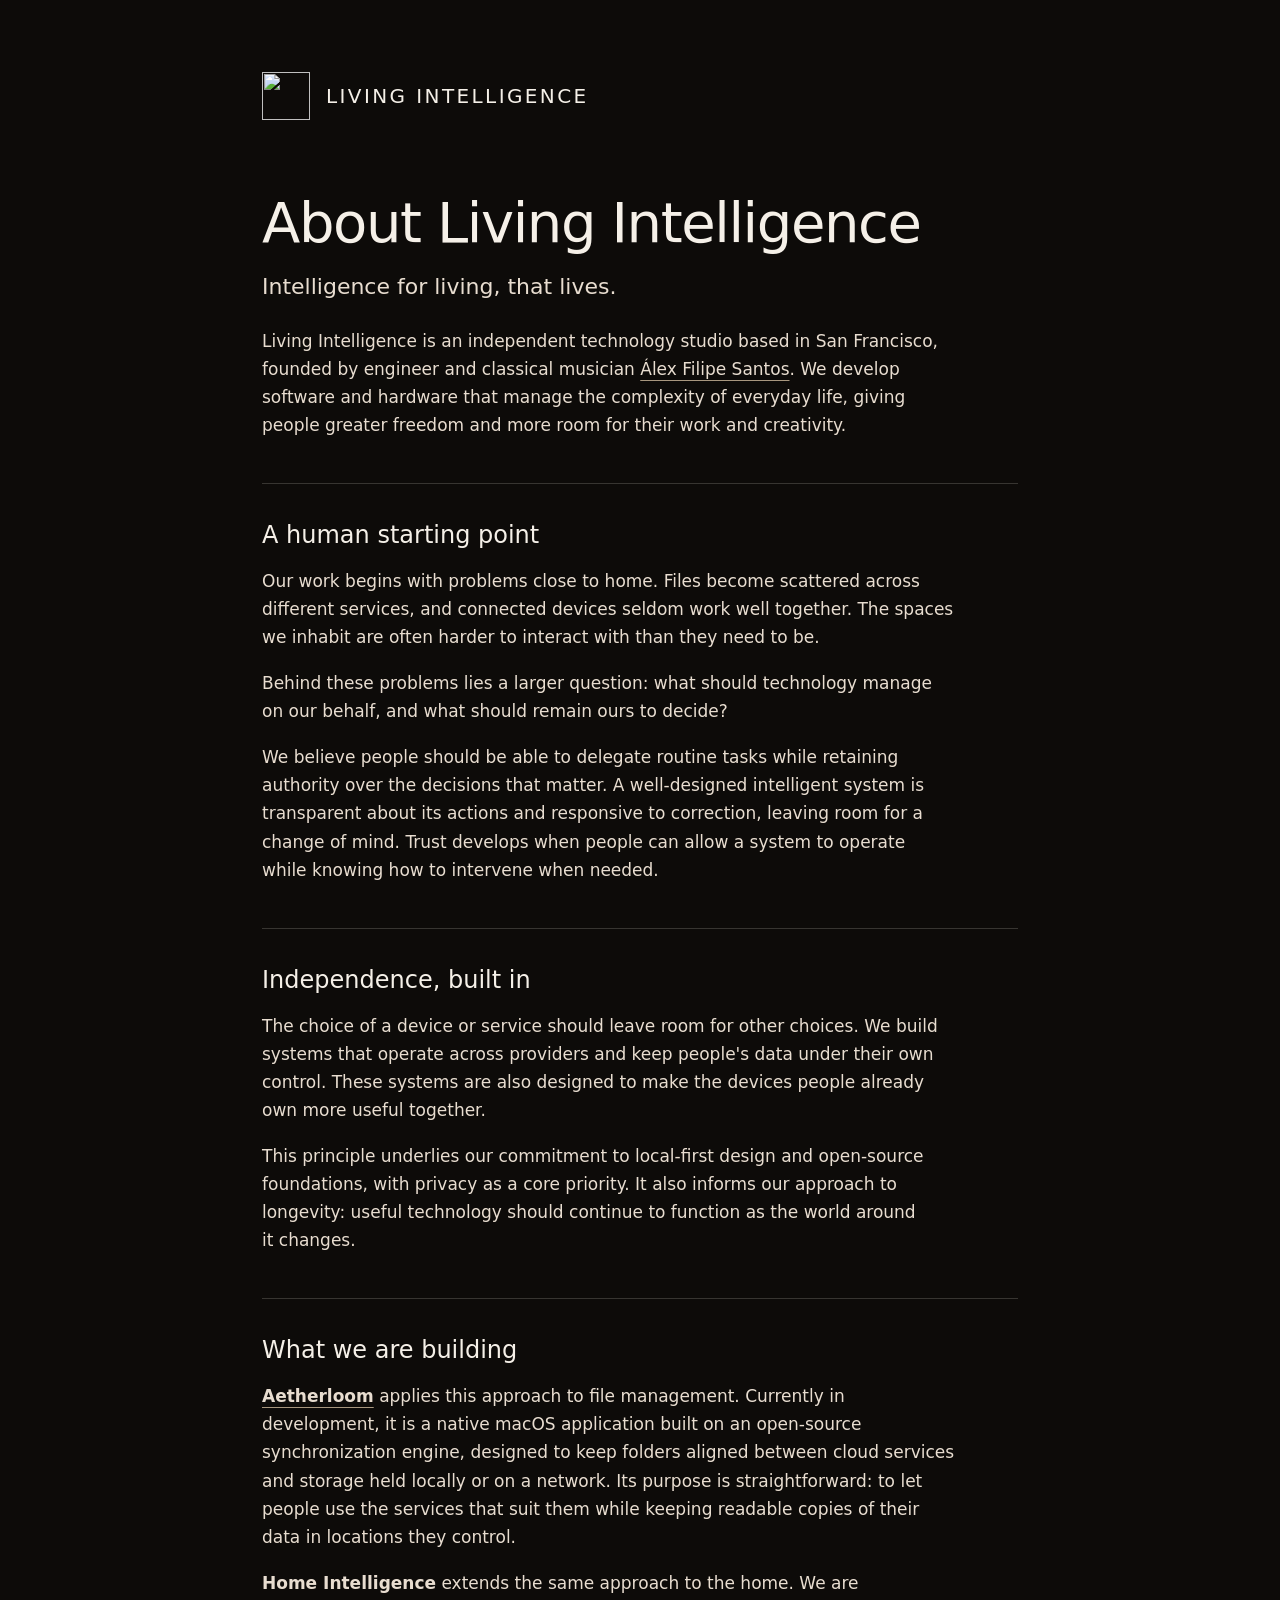
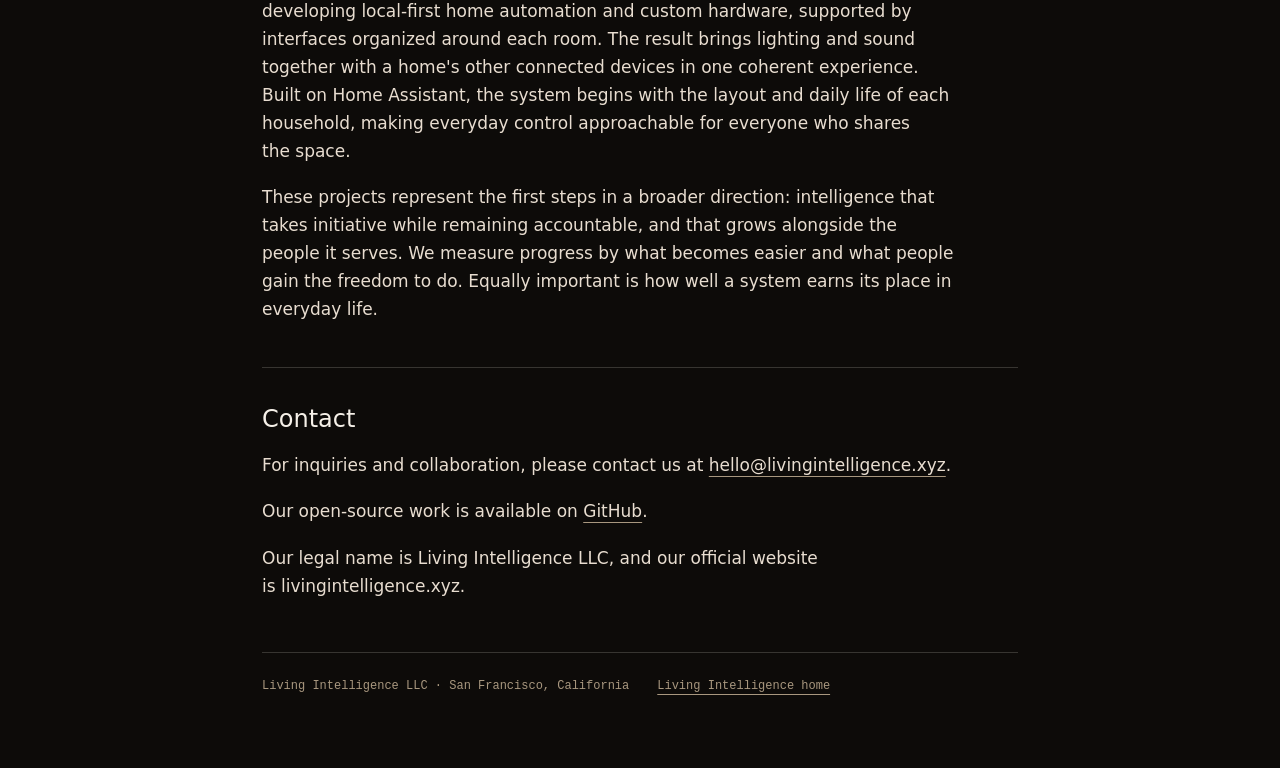
==== www/about/index.html @ dc15f4d1 "Simplify homepage navigation and metadata" ====
<!doctype html>
<html lang="en-US" prefix="og: https://ogp.me/ns#">
<head>
<meta charset="utf-8" />
<title>About Living Intelligence | San Francisco Technology Studio</title>
<meta name="viewport" content="width=device-width,initial-scale=1" />
<meta name="description" content="Living Intelligence LLC is an independent San Francisco technology studio building local-first software and hardware, including Aetherloom and Home Intelligence." />
<meta name="robots" content="index,follow,max-image-preview:large,max-snippet:-1,max-video-preview:-1" />
<link rel="canonical" href="https://livingintelligence.xyz/about/" />
<link rel="author" href="https://alexfili.pe/" />

<meta name="application-name" content="Living Intelligence" />
<meta name="apple-mobile-web-app-title" content="Living Intelligence" />
<meta name="apple-mobile-web-app-status-bar-style" content="black" />
<meta name="color-scheme" content="dark" />
<meta name="theme-color" content="#0D0B09" />
<meta name="msapplication-TileColor" content="#0D0B09" />

<meta property="og:type" content="website" />
<meta property="og:locale" content="en_US" />
<meta property="og:site_name" content="Living Intelligence" />
<meta property="og:url" content="https://livingintelligence.xyz/about/" />
<meta property="og:title" content="About Living Intelligence | San Francisco Technology Studio" />
<meta property="og:description" content="Living Intelligence LLC is an independent San Francisco technology studio building local-first software and hardware, including Aetherloom and Home Intelligence." />
<meta property="og:image" content="https://livingintelligence.xyz/assets/og-1200x627.png?v=20260815" />
<meta property="og:image:secure_url" content="https://livingintelligence.xyz/assets/og-1200x627.png?v=20260815" />
<meta property="og:image:type" content="image/png" />
<meta property="og:image:width" content="1200" />
<meta property="og:image:height" content="627" />
<meta property="og:image:alt" content="The Living Intelligence logo with the tagline “Intelligence for living, that lives.” on a warm, dark background." />
<meta name="twitter:card" content="summary_large_image" />
<meta name="twitter:title" content="About Living Intelligence | San Francisco Technology Studio" />
<meta name="twitter:description" content="Living Intelligence LLC is an independent San Francisco technology studio building local-first software and hardware, including Aetherloom and Home Intelligence." />
<meta name="twitter:image" content="https://livingintelligence.xyz/assets/og-1200x627.png?v=20260815" />
<meta name="twitter:image:alt" content="The Living Intelligence logo with the tagline “Intelligence for living, that lives.” on a warm, dark background." />

<link rel="icon" href="/favicon.ico" sizes="any" type="image/x-icon" />
<link rel="shortcut icon" href="/favicon.ico" />
<link rel="icon" href="/assets/li-icon.svg" sizes="any" type="image/svg+xml" />
<link rel="icon" href="/assets/li-icon-32.png" sizes="32x32" type="image/png" />
<link rel="icon" href="/assets/li-icon-16.png" sizes="16x16" type="image/png" />
<link rel="apple-touch-icon" href="/apple-touch-icon.png" sizes="180x180" />
<link rel="mask-icon" href="/assets/safari-pinned-tab.svg" color="#E4572E" />
<link rel="manifest" href="/site.webmanifest" />

<script type="application/ld+json">
{
  "@context": "https://schema.org",
  "@graph": [
    {
      "@type": "WebSite",
      "@id": "https://livingintelligence.xyz/#website",
      "url": "https://livingintelligence.xyz/",
      "name": "Living Intelligence",
      "alternateName": "livingintelligence.xyz",
      "description": "Living Intelligence is an independent technology studio in San Francisco, founded by Álex Filipe Santos. Intelligence for living, that lives.",
      "publisher": {
        "@id": "https://livingintelligence.xyz/#organization"
      },
      "inLanguage": "en-US"
    },
    {
      "@type": "Organization",
      "@id": "https://livingintelligence.xyz/#organization",
      "name": "Living Intelligence",
      "legalName": "Living Intelligence LLC",
      "alternateName": "livingintelligence.xyz",
      "url": "https://livingintelligence.xyz/",
      "description": "Living Intelligence is an independent technology studio in San Francisco, founded by Álex Filipe Santos. Intelligence for living, that lives.",
      "slogan": "Intelligence for living, that lives.",
      "logo": {
        "@id": "https://livingintelligence.xyz/#logo-dark-square"
      },
      "image": {
        "@id": "https://livingintelligence.xyz/#logo-dark-square"
      },
      "founder": {
        "@id": "https://alexfili.pe/#person"
      },
      "address": {
        "@type": "PostalAddress",
        "addressLocality": "San Francisco",
        "addressRegion": "CA",
        "addressCountry": "US"
      },
      "email": "hello@livingintelligence.xyz",
      "contactPoint": {
        "@type": "ContactPoint",
        "email": "hello@livingintelligence.xyz",
        "contactType": "general inquiries"
      },
      "sameAs": [
        "https://github.com/livingintelligence-xyz",
        "https://www.linkedin.com/company/livingintelligence-xyz"
      ]
    },
    {
      "@type": "Person",
      "@id": "https://alexfili.pe/#person",
      "name": "Álex Filipe Santos",
      "givenName": "Álex Filipe",
      "familyName": "Santos",
      "url": "https://alexfili.pe/",
      "jobTitle": [
        "AI Engineer",
        "Software Engineer",
        "Classical Musician"
      ],
      "sameAs": [
        "https://linkedin.com/in/alexfilipe",
        "https://github.com/alexfilipe"
      ]
    },
    {
      "@type": "ImageObject",
      "@id": "https://livingintelligence.xyz/#logo-dark-square",
      "url": "https://livingintelligence.xyz/assets/living-intelligence-logo-dark-square.png",
      "contentUrl": "https://livingintelligence.xyz/assets/living-intelligence-logo-dark-square.png",
      "encodingFormat": "image/png",
      "width": 512,
      "height": 512,
      "caption": "Living Intelligence logo on a dark square background"
    },
    {
      "@type": "ImageObject",
      "@id": "https://livingintelligence.xyz/#primaryimage",
      "url": "https://livingintelligence.xyz/assets/og-1200x627.png?v=20260815",
      "contentUrl": "https://livingintelligence.xyz/assets/og-1200x627.png?v=20260815",
      "encodingFormat": "image/png",
      "width": 1200,
      "height": 627,
      "caption": "Living Intelligence — Intelligence for living, that lives.",
      "representativeOfPage": true
    },
    {
      "@type": "AboutPage",
      "@id": "https://livingintelligence.xyz/about/#webpage",
      "url": "https://livingintelligence.xyz/about/",
      "name": "About Living Intelligence | San Francisco Technology Studio",
      "description": "Living Intelligence LLC is an independent San Francisco technology studio building local-first software and hardware, including Aetherloom and Home Intelligence.",
      "isPartOf": {
        "@id": "https://livingintelligence.xyz/#website"
      },
      "mainEntity": {
        "@id": "https://livingintelligence.xyz/#organization"
      },
      "about": {
        "@id": "https://livingintelligence.xyz/#organization"
      },
      "creator": {
        "@id": "https://alexfili.pe/#person"
      },
      "publisher": {
        "@id": "https://livingintelligence.xyz/#organization"
      },
      "primaryImageOfPage": {
        "@id": "https://livingintelligence.xyz/#primaryimage"
      },
      "mentions": [
        {
          "@id": "https://aetherloom.app/#app"
        }
      ],
      "dateModified": "2026-09-30",
      "inLanguage": "en-US"
    },
    {
      "@type": "SoftwareApplication",
      "@id": "https://aetherloom.app/#app",
      "name": "Aetherloom",
      "url": "https://aetherloom.app/",
      "description": "Open-source native macOS sync for using multiple cloud ecosystems while keeping complete, readable copies of your files in storage you control.",
      "operatingSystem": "macOS",
      "applicationCategory": "UtilitiesApplication",
      "license": "https://github.com/livingintelligence-xyz/aetherloom/blob/main/LICENSE",
      "creator": {
        "@id": "https://alexfili.pe/#person"
      },
      "sameAs": [
        "https://github.com/livingintelligence-xyz/aetherloom"
      ]
    }
  ]
}
</script>

<link rel="stylesheet" href="/assets/fonts/fonts.css" />

<style>
  *{box-sizing:border-box}
  html{color-scheme:dark;-webkit-text-size-adjust:100%;text-size-adjust:100%}
  body{margin:0;background:#0D0B09;color:#F5F0E8;font-family:'IBM Plex Sans',system-ui,sans-serif;-webkit-font-smoothing:antialiased;line-height:1.65}
  :root{--soft:#E8DDD0;--muted:#A8977F;--accent:#F5A623;--line:rgba(245,240,232,.18)}
  .page{max-width:900px;margin:auto;padding:clamp(24px,6vw,72px)}
  header{padding-bottom:clamp(40px,6vw,64px)}
  .brand{display:inline-flex;align-items:center;gap:16px;text-decoration:none;border:0}
  .brand img{flex:none;width:48px;height:48px}
  .brand span{font-size:clamp(14px,3vw,20px);font-weight:500;letter-spacing:.12em;text-transform:uppercase;line-height:1.3}
  footer{font-family:'IBM Plex Mono',monospace;font-size:12px;color:var(--muted)}
  h1{font-size:clamp(34px,6vw,56px);font-weight:500;letter-spacing:-.025em;line-height:1.1;margin:0 0 18px;text-wrap:balance}
  h2{font-size:24px;font-weight:500;line-height:1.3;margin:0 0 16px}
  p{font-size:17px;color:var(--soft);max-width:64ch;margin:0 0 18px;text-wrap:pretty}
  .tagline{font-size:clamp(19px,2.6vw,22px);line-height:1.4;margin-bottom:24px}
  .tagline strong{font-weight:500}
  section{border-top:1px solid var(--line);margin-top:44px;padding-top:36px}
  a{color:inherit;text-decoration:underline;text-decoration-color:var(--muted);text-underline-offset:5px}
  a:hover{color:var(--accent)}
  a:focus-visible{outline:2px solid var(--accent);outline-offset:5px}
  footer{border-top:1px solid var(--line);margin-top:52px;padding-top:24px;display:flex;flex-wrap:wrap;align-items:baseline;gap:12px 28px}
  .contact{overflow-wrap:anywhere}
  @media (max-width:640px){
    section{margin-top:36px;padding-top:30px}
    footer{margin-top:44px}
  }
</style>
</head>
<body>
<div class="page">
  <header>
    <a class="brand" href="/" aria-label="Living Intelligence home">
      <img src="/assets/li-icon.svg" alt="" width="48" height="48" />
      <span>Living Intelligence</span>
    </a>
  </header>
  <main>
    <h1>About Living Intelligence</h1>
    <p class="tagline"><strong>Intelligence for living, that lives.</strong></p>
    <p>Living Intelligence is an independent technology studio based in San Francisco, founded by engineer and classical musician <a href="https://alexfili.pe/" rel="author">Álex Filipe Santos</a>. We develop software and hardware that manage the complexity of everyday life, giving people greater freedom and more room for their work and creativity.</p>
    <section aria-labelledby="human-starting-point">
      <h2 id="human-starting-point">A human starting point</h2>
      <p>Our work begins with problems close to home. Files become scattered across different services, and connected devices seldom work well together. The spaces we inhabit are often harder to interact with than they need to be.</p>
      <p>Behind these problems lies a larger question: what should technology manage on our behalf, and what should remain ours to decide?</p>
      <p>We believe people should be able to delegate routine tasks while retaining authority over the decisions that matter. A well-designed intelligent system is transparent about its actions and responsive to correction, leaving room for a change of mind. Trust develops when people can allow a system to operate while knowing how to intervene when needed.</p>
    </section>
    <section aria-labelledby="independence-built-in">
      <h2 id="independence-built-in">Independence, built in</h2>
      <p>The choice of a device or service should leave room for other choices. We build systems that operate across providers and keep people's data under their own control. These systems are also designed to make the devices people already own more useful together.</p>
      <p>This principle underlies our commitment to local-first design and open-source foundations, with privacy as a core priority. It also informs our approach to longevity: useful technology should continue to function as the world around it changes.</p>
    </section>
    <section aria-labelledby="what-we-are-building">
      <h2 id="what-we-are-building">What we are building</h2>
      <p><a href="https://aetherloom.app/"><strong>Aetherloom</strong></a> applies this approach to file management. Currently in development, it is a native macOS application built on an open-source synchronization engine, designed to keep folders aligned between cloud services and storage held locally or on a network. Its purpose is straightforward: to let people use the services that suit them while keeping readable copies of their data in locations they control.</p>
      <p><strong>Home Intelligence</strong> extends the same approach to the home. We are developing local-first home automation and custom hardware, supported by interfaces organized around each room. The result brings lighting and sound together with a home's other connected devices in one coherent experience. Built on Home Assistant, the system begins with the layout and daily life of each household, making everyday control approachable for everyone who shares the space.</p>
      <p>These projects represent the first steps in a broader direction: intelligence that takes initiative while remaining accountable, and that grows alongside the people it serves. We measure progress by what becomes easier and what people gain the freedom to do. Equally important is how well a system earns its place in everyday life.</p>
    </section>
    <section aria-labelledby="contact">
      <h2 id="contact">Contact</h2>
      <p class="contact">For inquiries and collaboration, please contact us at <a href="mailto:hello@livingintelligence.xyz">hello@livingintelligence.xyz</a>.</p>
      <p>Our open-source work is available on <a href="https://github.com/livingintelligence-xyz">GitHub</a>.</p>
      <p>Our legal name is Living Intelligence LLC, and our official website is livingintelligence.xyz.</p>
    </section>
  </main>
  <footer>
    <span>Living Intelligence LLC · San Francisco, California</span>
    <a href="/">Living Intelligence home</a>
  </footer>
</div>
</body>
</html>
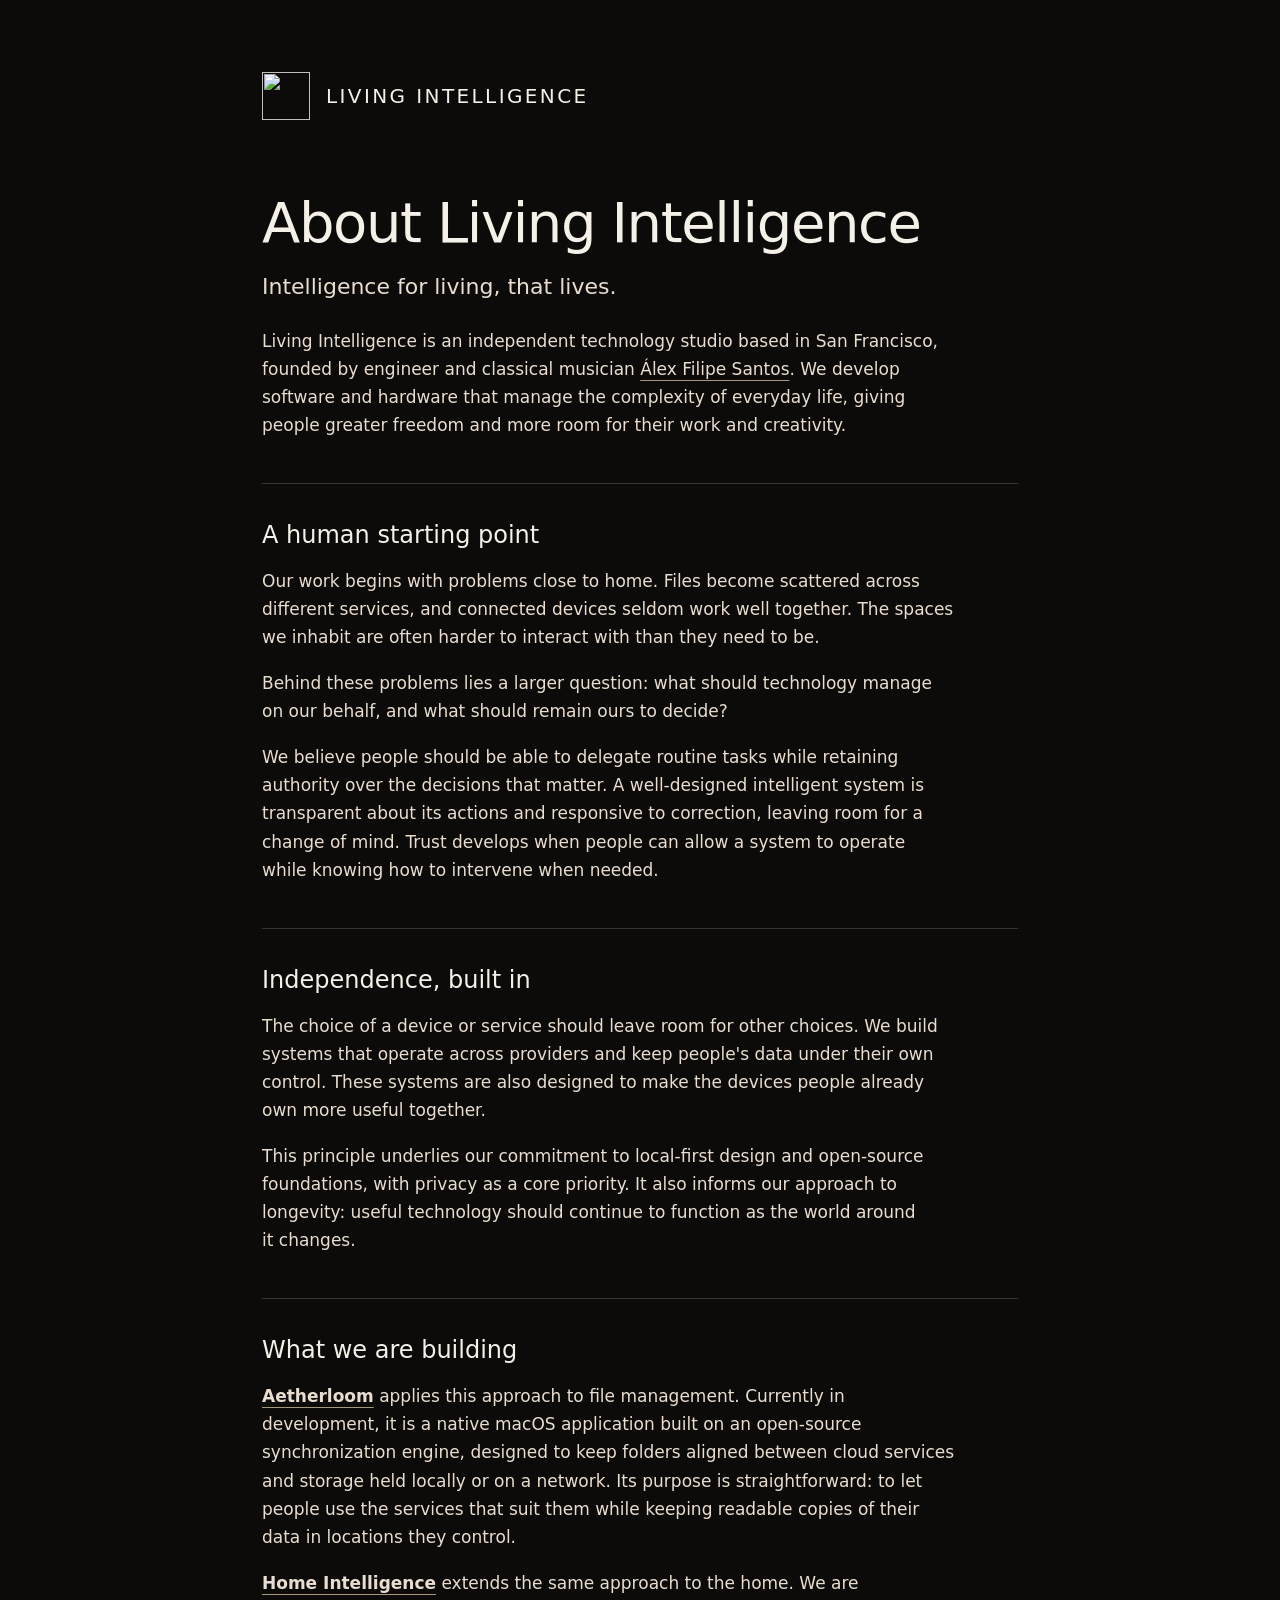
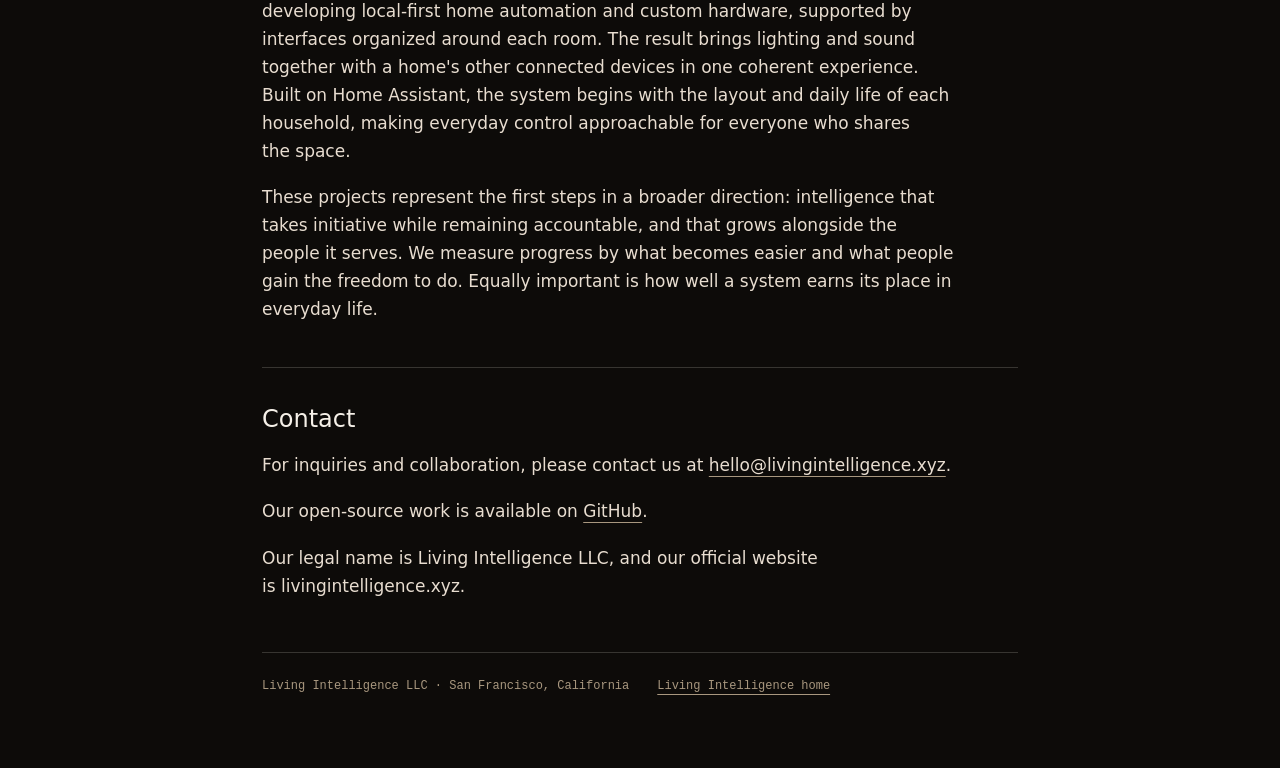
==== commit 5abaa87e: "Link Home Intelligence from About page" ====
--- a/www/about/index.html
+++ b/www/about/index.html
@@ -240,7 +240,7 @@
     <section aria-labelledby="what-we-are-building">
       <h2 id="what-we-are-building">What we are building</h2>
       <p><a href="https://aetherloom.app/"><strong>Aetherloom</strong></a> applies this approach to file management. Currently in development, it is a native macOS application built on an open-source synchronization engine, designed to keep folders aligned between cloud services and storage held locally or on a network. Its purpose is straightforward: to let people use the services that suit them while keeping readable copies of their data in locations they control.</p>
-      <p><strong>Home Intelligence</strong> extends the same approach to the home. We are developing local-first home automation and custom hardware, supported by interfaces organized around each room. The result brings lighting and sound together with a home's other connected devices in one coherent experience. Built on Home Assistant, the system begins with the layout and daily life of each household, making everyday control approachable for everyone who shares the space.</p>
+      <p><a href="https://alexfili.pe/projects/home-intelligence"><strong>Home Intelligence</strong></a> extends the same approach to the home. We are developing local-first home automation and custom hardware, supported by interfaces organized around each room. The result brings lighting and sound together with a home's other connected devices in one coherent experience. Built on Home Assistant, the system begins with the layout and daily life of each household, making everyday control approachable for everyone who shares the space.</p>
       <p>These projects represent the first steps in a broader direction: intelligence that takes initiative while remaining accountable, and that grows alongside the people it serves. We measure progress by what becomes easier and what people gain the freedom to do. Equally important is how well a system earns its place in everyday life.</p>
     </section>
     <section aria-labelledby="contact">
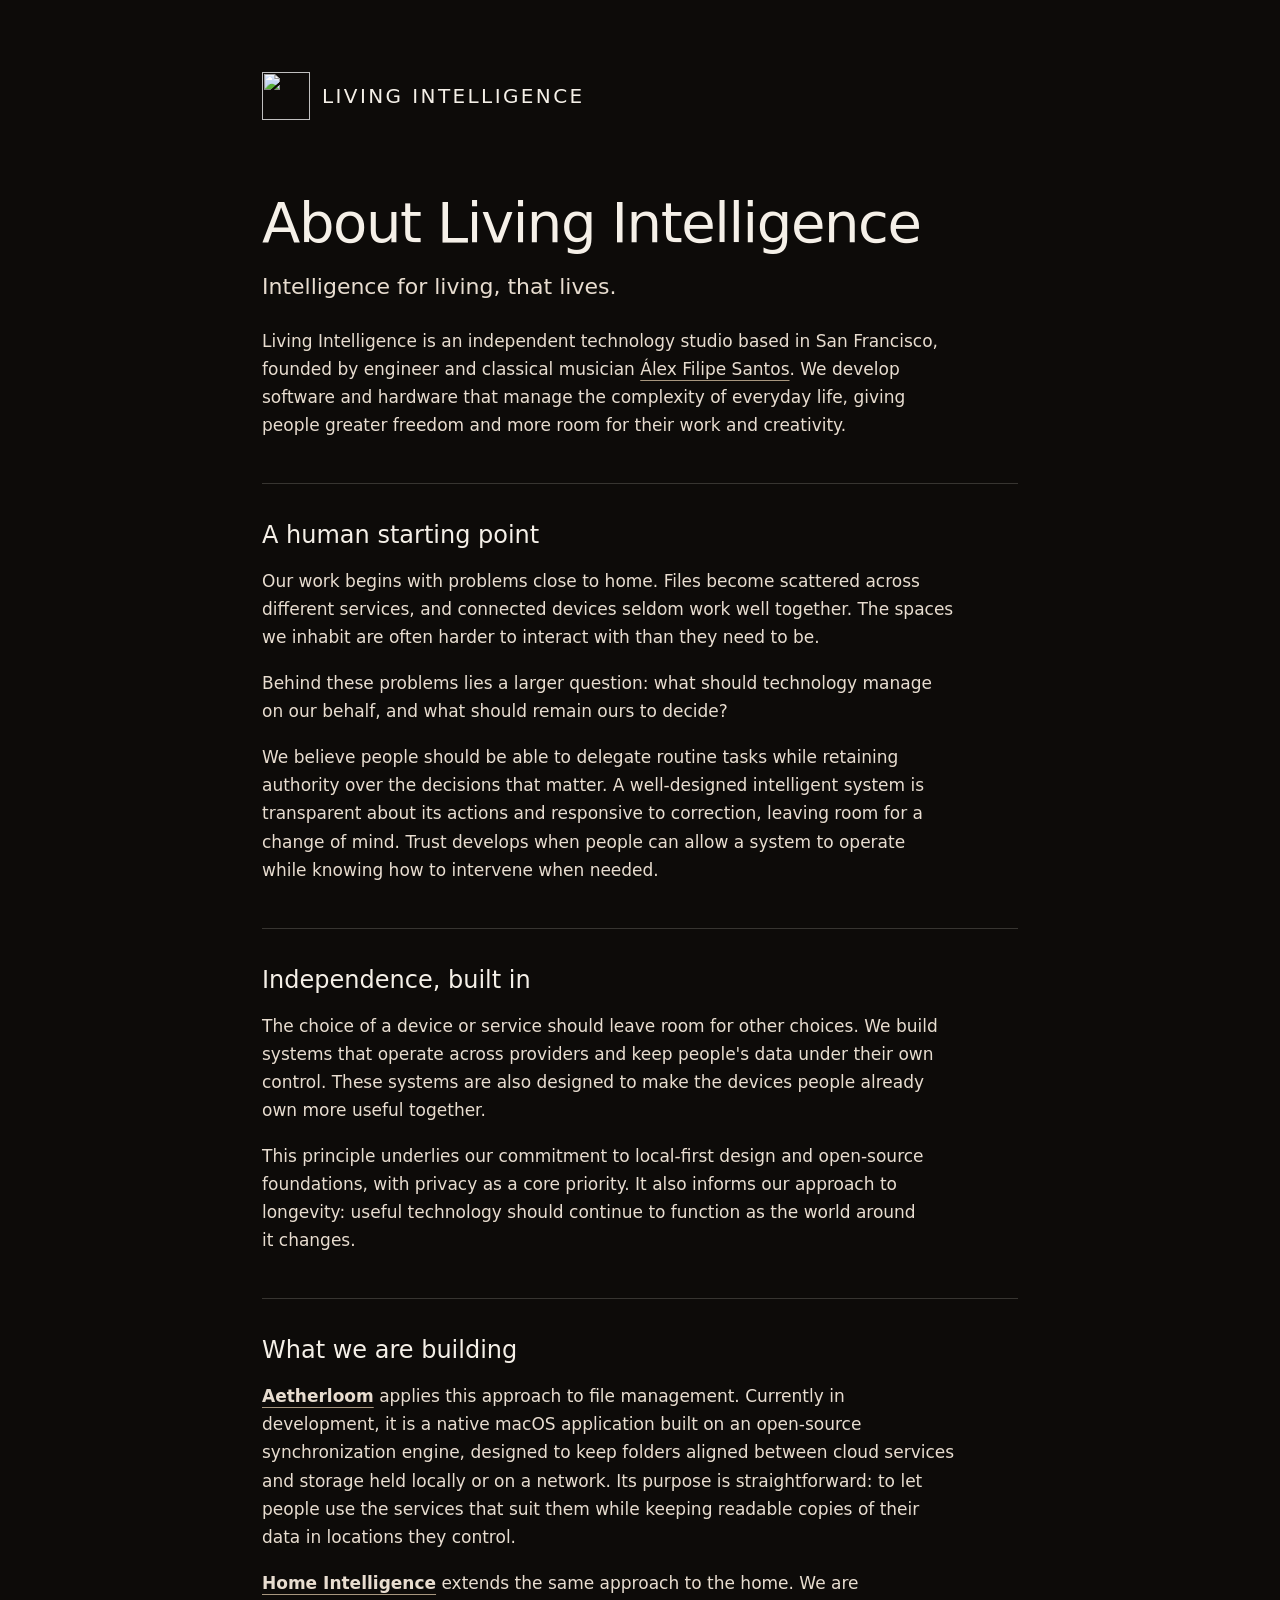
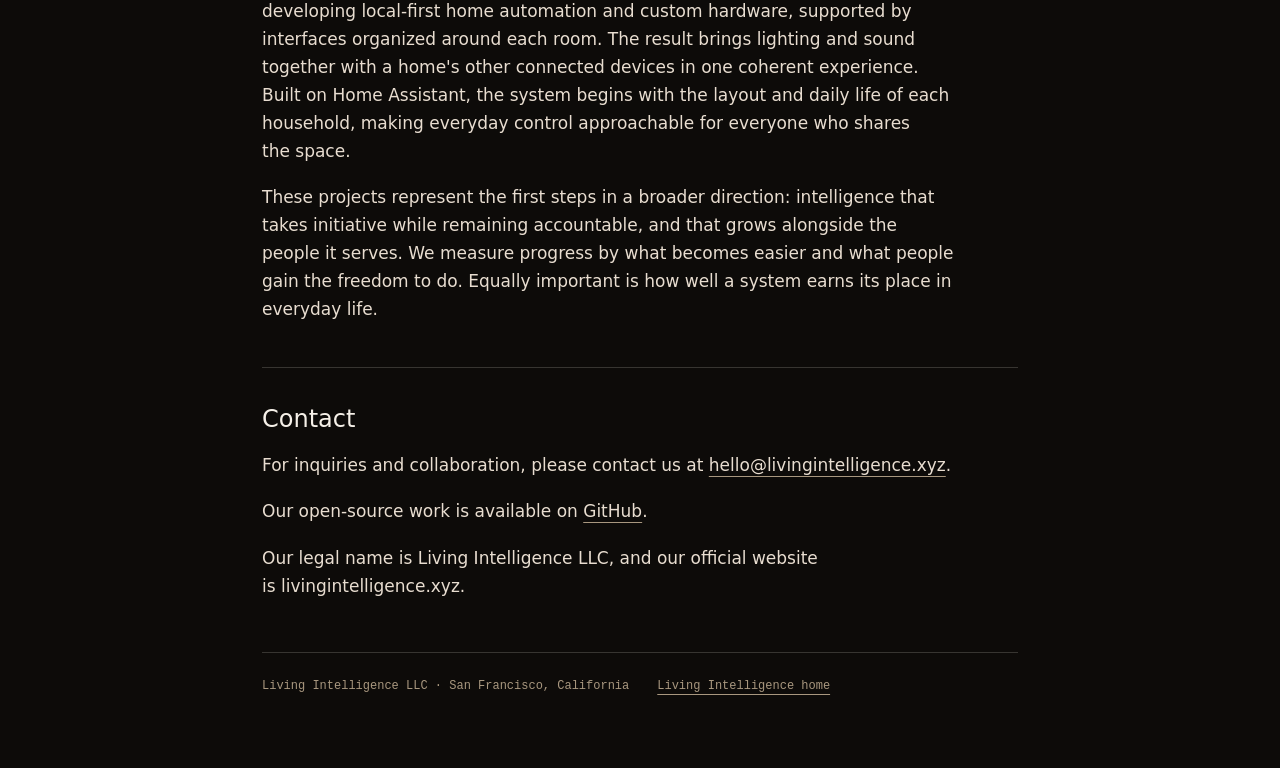
==== commit 99dad2ef: "Tighten About page brand spacing" ====
--- a/www/about/index.html
+++ b/www/about/index.html
@@ -159,6 +159,9 @@
       "mentions": [
         {
           "@id": "https://aetherloom.app/#app"
+        },
+        {
+          "@id": "https://alexfili.pe/projects/home-intelligence#project"
         }
       ],
       "dateModified": "2026-09-30",
@@ -179,6 +182,16 @@
       "sameAs": [
         "https://github.com/livingintelligence-xyz/aetherloom"
       ]
+    },
+    {
+      "@type": "CreativeWork",
+      "@id": "https://alexfili.pe/projects/home-intelligence#project",
+      "name": "Home Intelligence",
+      "url": "https://alexfili.pe/projects/home-intelligence",
+      "description": "Local-first home automation and custom hardware built on Home Assistant, with interfaces organized around each room.",
+      "creator": {
+        "@id": "https://alexfili.pe/#person"
+      }
     }
   ]
 }
@@ -193,7 +206,7 @@
   :root{--soft:#E8DDD0;--muted:#A8977F;--accent:#F5A623;--line:rgba(245,240,232,.18)}
   .page{max-width:900px;margin:auto;padding:clamp(24px,6vw,72px)}
   header{padding-bottom:clamp(40px,6vw,64px)}
-  .brand{display:inline-flex;align-items:center;gap:16px;text-decoration:none;border:0}
+  .brand{display:inline-flex;align-items:center;gap:12px;text-decoration:none;border:0}
   .brand img{flex:none;width:48px;height:48px}
   .brand span{font-size:clamp(14px,3vw,20px);font-weight:500;letter-spacing:.12em;text-transform:uppercase;line-height:1.3}
   footer{font-family:'IBM Plex Mono',monospace;font-size:12px;color:var(--muted)}
@@ -239,8 +252,8 @@
     </section>
     <section aria-labelledby="what-we-are-building">
       <h2 id="what-we-are-building">What we are building</h2>
-      <p><a href="https://aetherloom.app/"><strong>Aetherloom</strong></a> applies this approach to file management. Currently in development, it is a native macOS application built on an open-source synchronization engine, designed to keep folders aligned between cloud services and storage held locally or on a network. Its purpose is straightforward: to let people use the services that suit them while keeping readable copies of their data in locations they control.</p>
-      <p><a href="https://alexfili.pe/projects/home-intelligence"><strong>Home Intelligence</strong></a> extends the same approach to the home. We are developing local-first home automation and custom hardware, supported by interfaces organized around each room. The result brings lighting and sound together with a home's other connected devices in one coherent experience. Built on Home Assistant, the system begins with the layout and daily life of each household, making everyday control approachable for everyone who shares the space.</p>
+      <p><a href="https://aetherloom.app/" target="_blank" rel="noopener"><strong>Aetherloom</strong></a> applies this approach to file management. Currently in development, it is a native macOS application built on an open-source synchronization engine, designed to keep folders aligned between cloud services and storage held locally or on a network. Its purpose is straightforward: to let people use the services that suit them while keeping readable copies of their data in locations they control.</p>
+      <p><a href="https://alexfili.pe/projects/home-intelligence" target="_blank" rel="noopener"><strong>Home Intelligence</strong></a> extends the same approach to the home. We are developing local-first home automation and custom hardware, supported by interfaces organized around each room. The result brings lighting and sound together with a home's other connected devices in one coherent experience. Built on Home Assistant, the system begins with the layout and daily life of each household, making everyday control approachable for everyone who shares the space.</p>
       <p>These projects represent the first steps in a broader direction: intelligence that takes initiative while remaining accountable, and that grows alongside the people it serves. We measure progress by what becomes easier and what people gain the freedom to do. Equally important is how well a system earns its place in everyday life.</p>
     </section>
     <section aria-labelledby="contact">
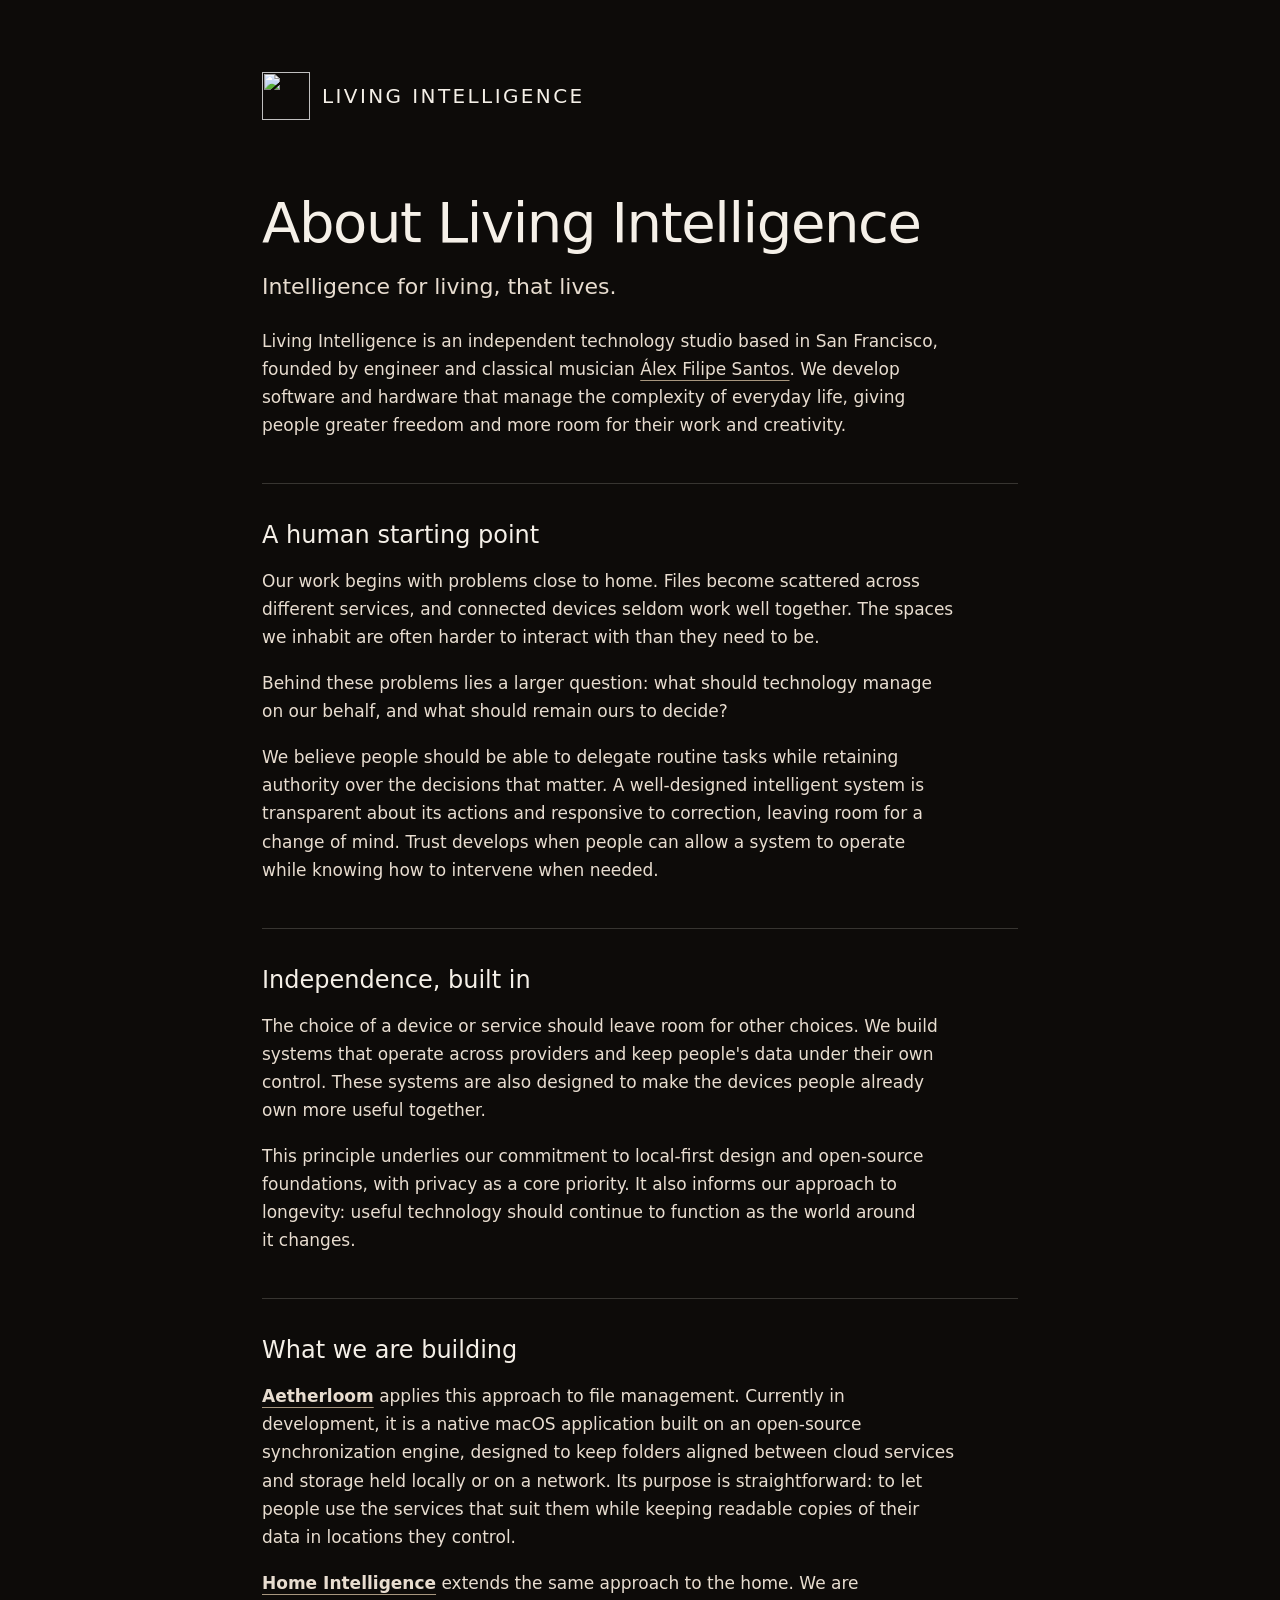
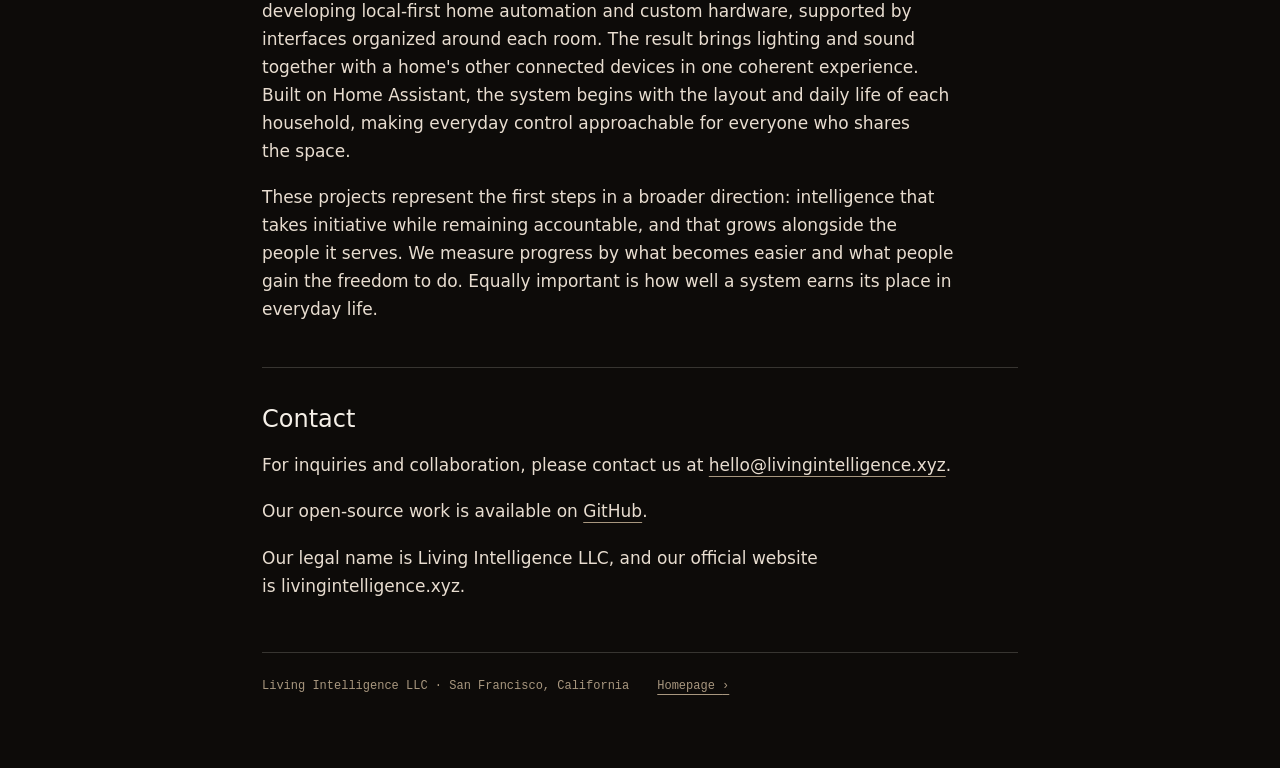
==== commit 7d72413b: "Update About footer homepage link" ====
--- a/www/about/index.html
+++ b/www/about/index.html
@@ -230,7 +230,7 @@
 <body>
 <div class="page">
   <header>
-    <a class="brand" href="/" aria-label="Living Intelligence home">
+    <a class="brand" href="/" target="_blank" rel="noopener" aria-label="Living Intelligence home">
       <img src="/assets/li-icon.svg" alt="" width="48" height="48" />
       <span>Living Intelligence</span>
     </a>
@@ -238,7 +238,7 @@
   <main>
     <h1>About Living Intelligence</h1>
     <p class="tagline"><strong>Intelligence for living, that lives.</strong></p>
-    <p>Living Intelligence is an independent technology studio based in San Francisco, founded by engineer and classical musician <a href="https://alexfili.pe/" rel="author">Álex Filipe Santos</a>. We develop software and hardware that manage the complexity of everyday life, giving people greater freedom and more room for their work and creativity.</p>
+    <p>Living Intelligence is an independent technology studio based in San Francisco, founded by engineer and classical musician <a href="https://alexfili.pe/" target="_blank" rel="author noopener">Álex Filipe Santos</a>. We develop software and hardware that manage the complexity of everyday life, giving people greater freedom and more room for their work and creativity.</p>
     <section aria-labelledby="human-starting-point">
       <h2 id="human-starting-point">A human starting point</h2>
       <p>Our work begins with problems close to home. Files become scattered across different services, and connected devices seldom work well together. The spaces we inhabit are often harder to interact with than they need to be.</p>
@@ -258,14 +258,14 @@
     </section>
     <section aria-labelledby="contact">
       <h2 id="contact">Contact</h2>
-      <p class="contact">For inquiries and collaboration, please contact us at <a href="mailto:hello@livingintelligence.xyz">hello@livingintelligence.xyz</a>.</p>
-      <p>Our open-source work is available on <a href="https://github.com/livingintelligence-xyz">GitHub</a>.</p>
+      <p class="contact">For inquiries and collaboration, please contact us at <a href="mailto:hello@livingintelligence.xyz" target="_blank" rel="noopener">hello@livingintelligence.xyz</a>.</p>
+      <p>Our open-source work is available on <a href="https://github.com/livingintelligence-xyz" target="_blank" rel="noopener">GitHub</a>.</p>
       <p>Our legal name is Living Intelligence LLC, and our official website is livingintelligence.xyz.</p>
     </section>
   </main>
   <footer>
     <span>Living Intelligence LLC · San Francisco, California</span>
-    <a href="/">Living Intelligence home</a>
+    <a href="/">Homepage <span aria-hidden="true">›</span></a>
   </footer>
 </div>
 </body>
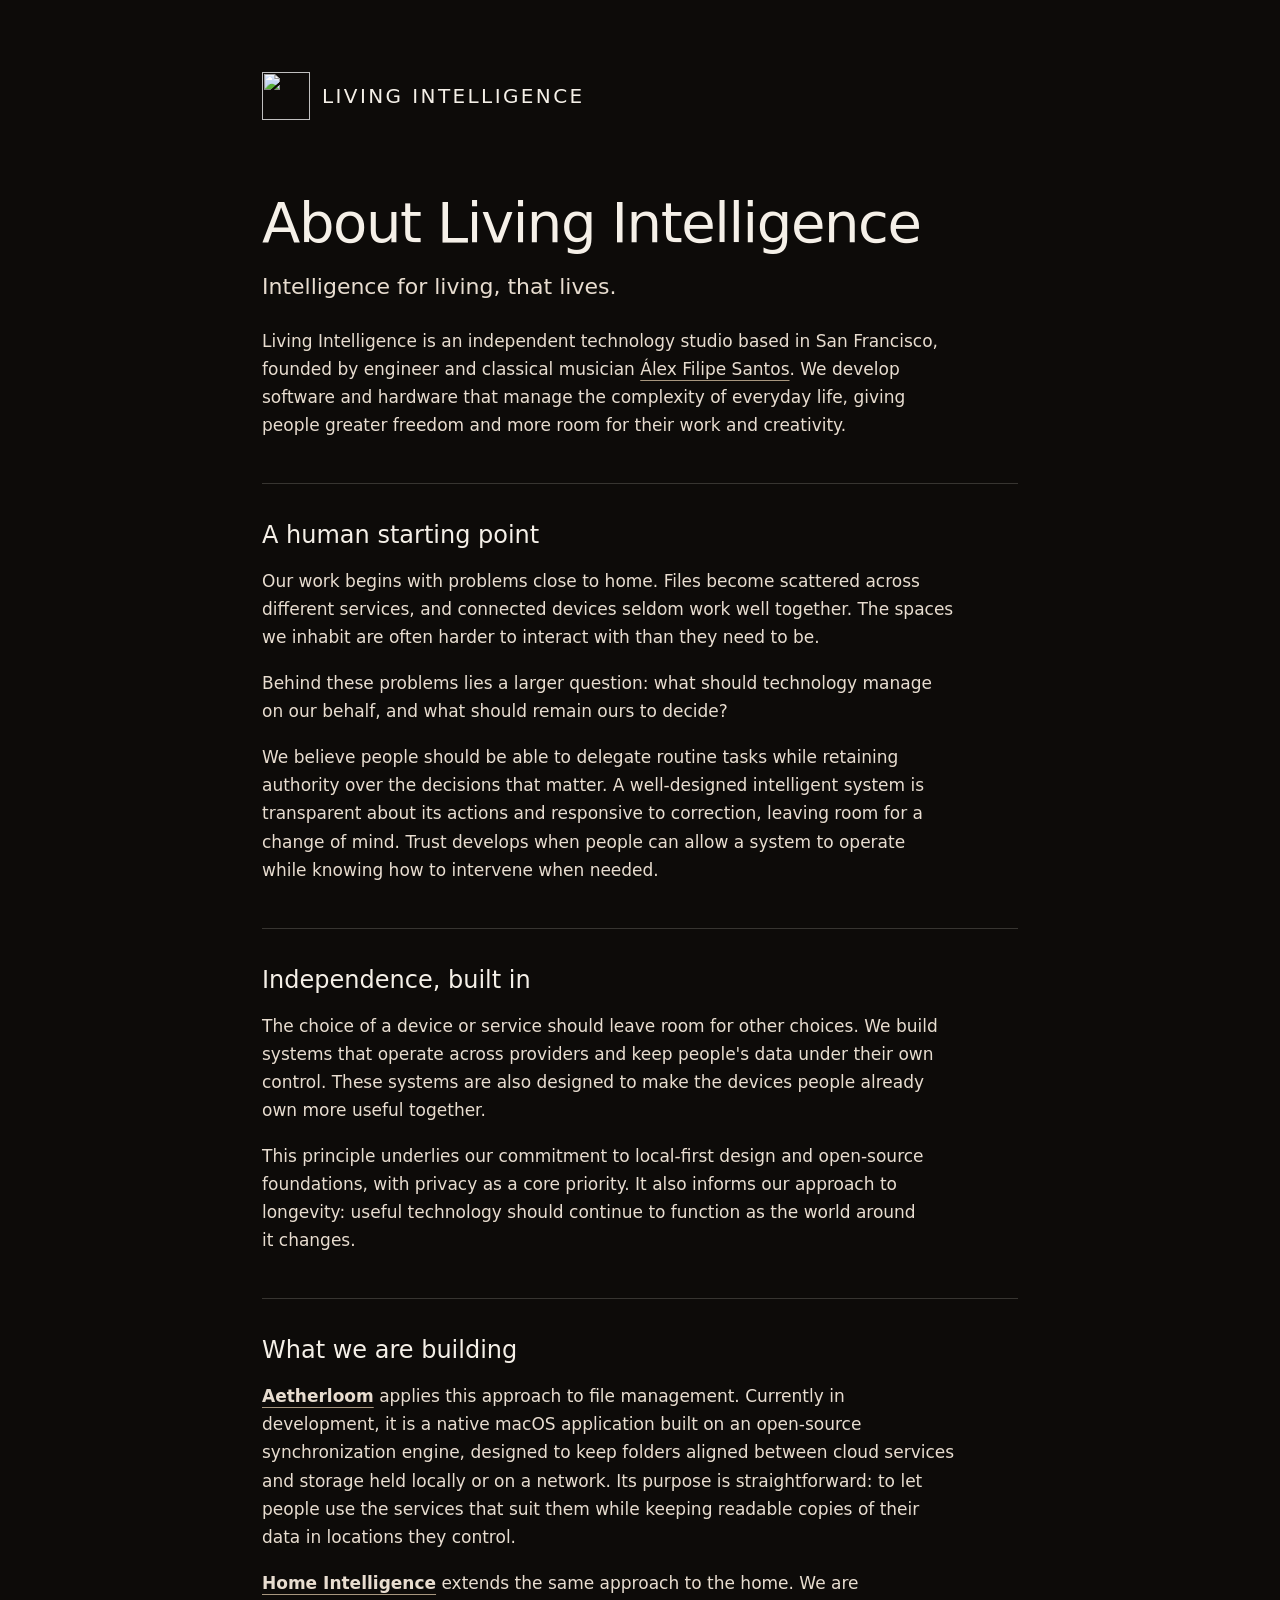
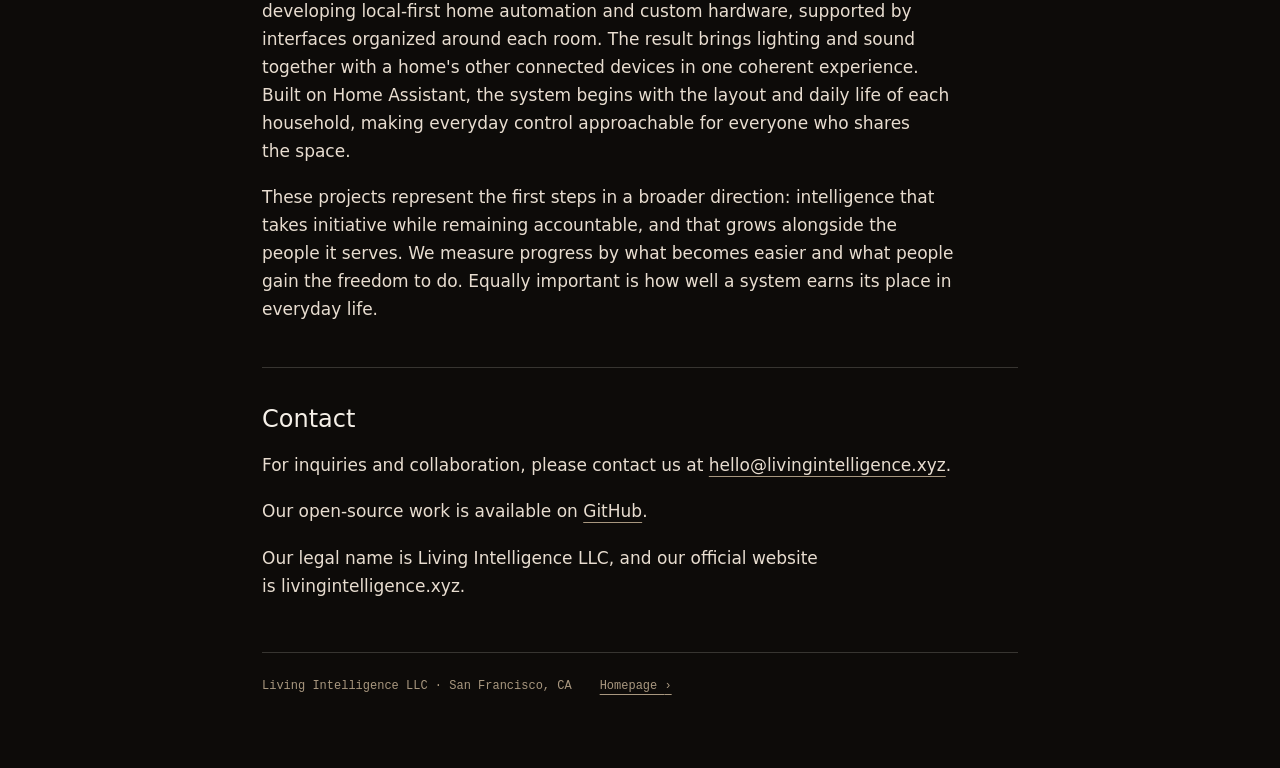
==== commit 54b99b7e: "Abbreviate California in About footer" ====
--- a/www/about/index.html
+++ b/www/about/index.html
@@ -264,7 +264,7 @@
     </section>
   </main>
   <footer>
-    <span>Living Intelligence LLC · San Francisco, California</span>
+    <span>Living Intelligence LLC · San Francisco, CA</span>
     <a href="/">Homepage <span aria-hidden="true">›</span></a>
   </footer>
 </div>
